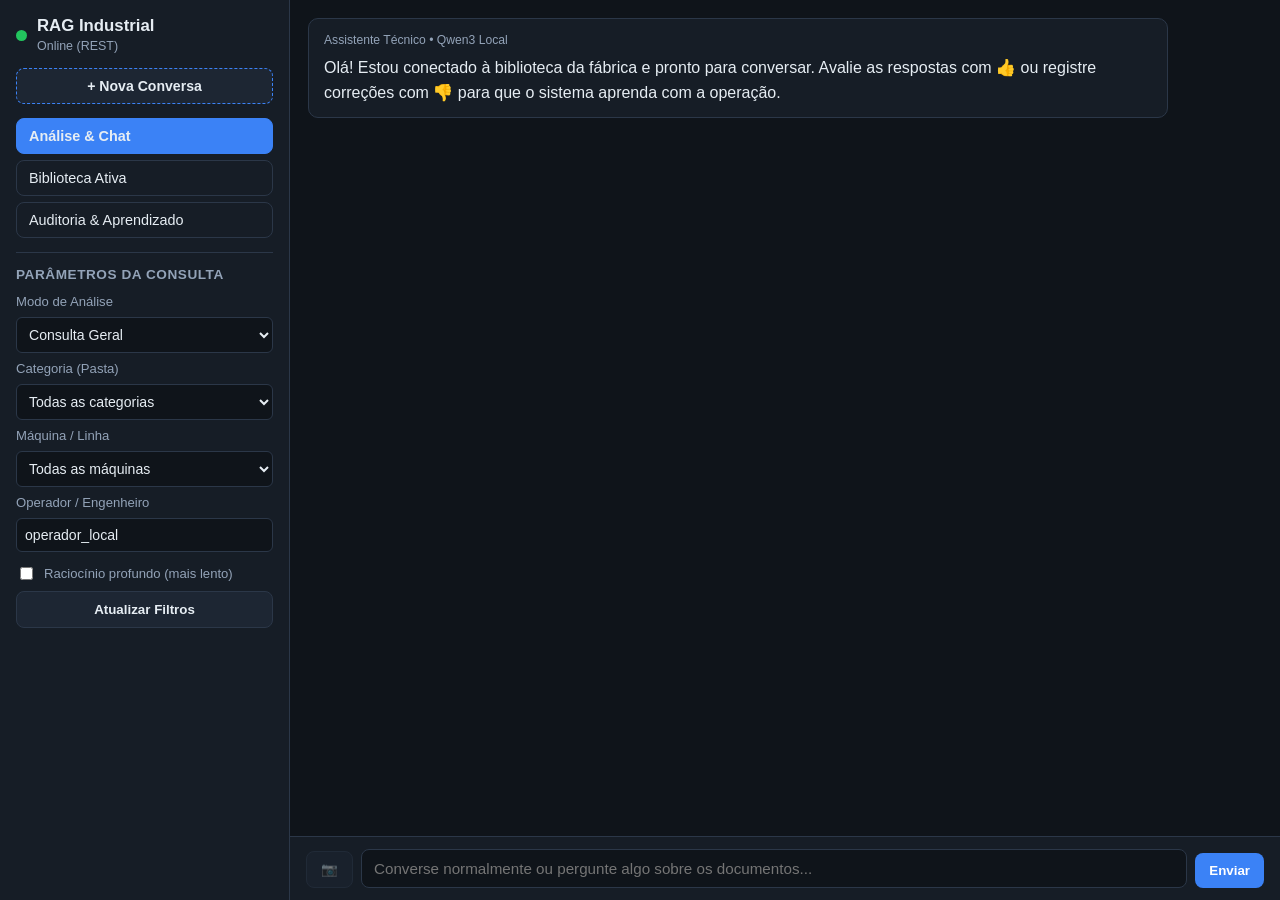
==== core-api-dotnet/wwwroot/index.html @ e766de0c "feat: RAG industrial offline com busca hibrida, API .NET, chat SignalR e aprendizado" ====
<!DOCTYPE html>
<html lang="pt-BR">
<head>
  <meta charset="UTF-8" />
  <meta name="viewport" content="width=device-width, initial-scale=1.0" />
  <title>RAG Industrial Offline</title>
  <link rel="stylesheet" href="styles.css" />
</head>
<body>
  <div class="app-shell">
    <aside class="sidebar" id="sidebar">
      <div class="brand">
        <div class="brand-dot" id="statusDot"></div>
        <div>
          <h1>RAG Industrial</h1>
          <span id="connectionStatus">Conectando...</span>
        </div>
      </div>

      <button class="btn-new-chat" id="btnNovaConversa" type="button">+ Nova Conversa</button>

      <nav class="nav-tabs">
        <button class="tab-btn active" data-tab="chat">An&aacute;lise &amp; Chat</button>
        <button class="tab-btn" data-tab="documentos">Biblioteca Ativa</button>
        <button class="tab-btn" data-tab="historico">Auditoria &amp; Aprendizado</button>
      </nav>

      <div class="filters-box">
        <h2>Par&acirc;metros da Consulta</h2>

        <label for="modoOperacao">Modo de An&aacute;lise</label>
        <select id="modoOperacao">
          <option value="consulta_geral">Consulta Geral</option>
          <option value="diagnostico_falha">Diagn&oacute;stico de Falha</option>
          <option value="comparar_padrao_ouro">Comparar Padr&atilde;o Ouro &times; Ruins</option>
        </select>

        <label for="filtroCategoria">Categoria (Pasta)</label>
        <select id="filtroCategoria">
          <option value="">Todas as categorias</option>
        </select>

        <label for="filtroMaquina">M&aacute;quina / Linha</label>
        <select id="filtroMaquina">
          <option value="">Todas as m&aacute;quinas</option>
        </select>

        <label for="usuarioInput">Operador / Engenheiro</label>
        <input type="text" id="usuarioInput" value="operador_local" placeholder="Seu nome ou matr&iacute;cula" />

        <label class="checkbox-row">
          <input type="checkbox" id="raciocinioProfundo" />
          <span>Racioc&iacute;nio profundo (mais lento)</span>
        </label>

        <button class="btn-secondary" id="btnRecarregarFiltros" type="button">Atualizar Filtros</button>
      </div>
    </aside>

    <main class="main-content">
      <header class="mobile-header">
        <button id="btnToggleMenu" class="btn-icon" type="button">&#9776; Menu</button>
        <strong>RAG Industrial</strong>
        <button id="btnNovaConversaMobile" class="btn-icon" type="button">+ Novo</button>
      </header>

      <section class="tab-panel active" id="tab-chat">
        <div class="chat-messages" id="chatMessages">
          <div class="msg assistant">
            <div class="msg-header">Assistente T&eacute;cnico &bull; Qwen3 Local</div>
            <div class="msg-body">
              Ol&aacute;! Estou conectado &agrave; biblioteca da f&aacute;brica e pronto para conversar. Avalie as respostas com <strong>&#128077;</strong> ou registre corre&ccedil;&otilde;es com <strong>&#128078;</strong> para que o sistema aprenda com a opera&ccedil;&atilde;o.
            </div>
          </div>
        </div>

        <form class="chat-composer" id="chatForm">
          <button
            type="button"
            class="btn-attach"
            title="Envio de fotos de defeitos/pain&eacute;is (etapa futura)"
            disabled
          >&#128247;</button>
          <textarea
            id="perguntaInput"
            rows="1"
            placeholder="Converse normalmente ou pergunte algo sobre os documentos..."
            required
          ></textarea>
          <button type="submit" id="btnEnviar" class="btn-primary">Enviar</button>
        </form>
      </section>

      <section class="tab-panel" id="tab-documentos">
        <div class="panel-header">
          <h2>Documentos Indexados (C:\Biblioteca)</h2>
          <button class="btn-secondary" id="btnAtualizarDocs" type="button">Recarregar</button>
        </div>
        <div class="table-wrap">
          <table>
            <thead>
              <tr>
                <th>Arquivo</th>
                <th>Categoria</th>
                <th>M&aacute;quina</th>
                <th>Vers&atilde;o</th>
                <th>P&aacute;gs.</th>
                <th>Status</th>
              </tr>
            </thead>
            <tbody id="tabelaDocsBody">
              <tr><td colspan="6">Carregando...</td></tr>
            </tbody>
          </table>
        </div>
      </section>

      <section class="tab-panel" id="tab-historico">
        <div class="panel-header">
          <h2>Auditoria &amp; Curadoria de Aprendizado</h2>
          <button class="btn-secondary" id="btnAtualizarHist" type="button">Recarregar</button>
        </div>
        <div class="audit-filters" id="auditFilters">
          <button class="filter-chip active" data-filter="todos" type="button">Todos</button>
          <button class="filter-chip" data-filter="aprovados" type="button">&#9733; Ativos no Aprendizado</button>
          <button class="filter-chip" data-filter="uteis" type="button">&#128077; &Uacute;teis</button>
          <button class="filter-chip" data-filter="ruins" type="button">&#128078; Corrigidos / Ruins</button>
        </div>
        <div class="history-list" id="listaHistorico">Carregando...</div>
      </section>
    </main>
  </div>

  <script src="lib/signalr.min.js"></script>
  <script src="app.js"></script>
</body>
</html>
---- core-api-dotnet/wwwroot/styles.css ----
:root {
  --bg: #0f141a;
  --panel: #161d26;
  --panel-alt: #1d2633;
  --border: #2b3748;
  --text: #e6edf3;
  --muted: #93a3b8;
  --accent: #3b82f6;
  --accent-hover: #2563eb;
  --ok: #22c55e;
  --warn: #f59e0b;
  --err: #ef4444;
}

* { box-sizing: border-box; }

body {
  margin: 0;
  font-family: -apple-system, BlinkMacSystemFont, "Segoe UI", Roboto, sans-serif;
  background: var(--bg);
  color: var(--text);
  height: 100dvh;
  overflow: hidden;
}

.app-shell { display: flex; height: 100dvh; }

.sidebar {
  width: 290px;
  background: var(--panel);
  border-right: 1px solid var(--border);
  padding: 16px;
  display: flex;
  flex-direction: column;
  gap: 14px;
  overflow-y: auto;
}

.brand { display: flex; align-items: center; gap: 10px; }
.brand h1 { margin: 0; font-size: 1.05rem; }
.brand span { font-size: 0.78rem; color: var(--muted); }

.brand-dot {
  width: 11px;
  height: 11px;
  border-radius: 50%;
  background: var(--warn);
  flex-shrink: 0;
}
.brand-dot.online { background: var(--ok); }
.brand-dot.offline { background: var(--err); }

.btn-new-chat {
  background: var(--panel-alt);
  color: var(--text);
  border: 1px dashed var(--accent);
  border-radius: 8px;
  padding: 9px 12px;
  cursor: pointer;
  font-weight: 600;
  font-size: 0.88rem;
}
.btn-new-chat:hover { background: rgba(59, 130, 246, 0.16); }

.nav-tabs { display: flex; flex-direction: column; gap: 6px; }

.tab-btn {
  background: transparent;
  color: var(--text);
  border: 1px solid var(--border);
  padding: 9px 12px;
  border-radius: 8px;
  text-align: left;
  cursor: pointer;
  font-size: 0.9rem;
}
.tab-btn.active {
  background: var(--accent);
  border-color: var(--accent);
  font-weight: 600;
}

.filters-box {
  display: flex;
  flex-direction: column;
  gap: 8px;
  border-top: 1px solid var(--border);
  padding-top: 14px;
}
.filters-box h2 {
  margin: 0 0 4px;
  font-size: 0.85rem;
  text-transform: uppercase;
  color: var(--muted);
  letter-spacing: 0.04em;
}
.filters-box label { font-size: 0.82rem; color: var(--muted); }
.filters-box select,
.filters-box input[type="text"] {
  background: var(--bg);
  color: var(--text);
  border: 1px solid var(--border);
  border-radius: 6px;
  padding: 8px;
  font-size: 0.88rem;
}

.checkbox-row {
  display: flex;
  align-items: center;
  gap: 8px;
  margin-top: 4px;
  cursor: pointer;
  font-size: 0.84rem;
  color: var(--muted);
}

.main-content { flex: 1; display: flex; flex-direction: column; min-width: 0; }

.mobile-header {
  display: none;
  align-items: center;
  justify-content: space-between;
  padding: 10px 14px;
  background: var(--panel);
  border-bottom: 1px solid var(--border);
}

.tab-panel { display: none; flex: 1; flex-direction: column; min-height: 0; }
.tab-panel.active { display: flex; }

.chat-messages {
  flex: 1;
  overflow-y: auto;
  padding: 18px;
  display: flex;
  flex-direction: column;
  gap: 14px;
}

.msg {
  max-width: 860px;
  padding: 12px 15px;
  border-radius: 10px;
  border: 1px solid var(--border);
  line-height: 1.55;
}
.msg.user {
  align-self: flex-end;
  background: #1c2f4a;
  border-color: #2b4d7c;
}
.msg.assistant {
  align-self: flex-start;
  background: var(--panel);
  width: 100%;
}

.msg-header {
  font-size: 0.76rem;
  color: var(--muted);
  margin-bottom: 6px;
  display: flex;
  justify-content: space-between;
  gap: 8px;
}

.msg-status {
  display: inline-flex;
  align-items: center;
  gap: 8px;
  font-size: 0.88rem;
  color: var(--warn);
  font-style: italic;
  padding: 4px 0;
}
.msg-status::before {
  content: "";
  width: 8px;
  height: 8px;
  border-radius: 50%;
  background: var(--warn);
  animation: pulseDot 1.2s ease-in-out infinite;
}

@keyframes pulseDot {
  0%, 100% { opacity: 0.3; transform: scale(0.85); }
  50% { opacity: 1; transform: scale(1.15); }
}

.msg-body p { margin: 0 0 8px; }
.msg-body p:last-child { margin-bottom: 0; }
.msg-body h3, .msg-body h4 { margin: 12px 0 6px; }
.msg-body hr { border: 0; border-top: 1px solid var(--border); margin: 10px 0; }
.msg-body ul, .msg-body ol { margin: 6px 0 8px 20px; padding: 0; }
.msg-body li { margin-bottom: 4px; }
.msg-body code {
  background: var(--bg);
  padding: 2px 5px;
  border-radius: 4px;
  font-size: 0.86em;
}
.msg-body table {
  width: 100%;
  border-collapse: collapse;
  margin: 10px 0;
  font-size: 0.86rem;
}
.msg-body th, .msg-body td {
  border: 1px solid var(--border);
  padding: 6px 8px;
  text-align: left;
}
.msg-body th { background: var(--panel-alt); }

.sources-box, .learned-box {
  margin-top: 10px;
  border-top: 1px dashed var(--border);
  padding-top: 8px;
}
.sources-box details, .learned-box details {
  background: var(--bg);
  border: 1px solid var(--border);
  border-radius: 6px;
  padding: 6px 10px;
  margin-top: 6px;
  font-size: 0.82rem;
}
.sources-box summary { cursor: pointer; color: #93c5fd; }
.learned-box details { border-color: rgba(34, 197, 94, 0.4); }
.learned-box summary { cursor: pointer; color: #86efac; }
.source-excerpt {
  white-space: pre-wrap;
  color: var(--muted);
  margin-top: 6px;
  max-height: 180px;
  overflow-y: auto;
  font-family: Consolas, monospace;
  font-size: 0.78rem;
}

.msg-meta {
  display: none;
  margin-top: 10px;
  padding-top: 8px;
  border-top: 1px solid rgba(43, 55, 72, 0.7);
  font-size: 0.78rem;
  color: var(--muted);
}

/* Barra de Feedback / Aprendizado no Chat */
.feedback-bar {
  display: none;
  margin-top: 8px;
  padding-top: 8px;
  border-top: 1px solid rgba(43, 55, 72, 0.5);
  flex-direction: column;
  gap: 8px;
}
.feedback-actions {
  display: flex;
  flex-wrap: wrap;
  align-items: center;
  gap: 8px;
}
.btn-fb {
  background: var(--panel-alt);
  color: var(--muted);
  border: 1px solid var(--border);
  border-radius: 6px;
  padding: 5px 10px;
  font-size: 0.78rem;
  cursor: pointer;
}
.btn-fb:hover { color: var(--text); border-color: var(--accent); }
.btn-fb.active-ok {
  background: rgba(34, 197, 94, 0.16);
  color: #86efac;
  border-color: rgba(34, 197, 94, 0.5);
}
.btn-fb.active-bad {
  background: rgba(245, 158, 11, 0.16);
  color: #fcd34d;
  border-color: rgba(245, 158, 11, 0.5);
}
.fb-status {
  font-size: 0.78rem;
  color: #86efac;
}
.correction-form {
  display: none;
  flex-direction: column;
  gap: 8px;
  background: var(--bg);
  border: 1px solid var(--border);
  border-radius: 8px;
  padding: 10px;
}
.correction-form textarea {
  width: 100%;
  min-height: 64px;
  background: var(--panel);
  color: var(--text);
  border: 1px solid var(--border);
  border-radius: 6px;
  padding: 8px;
  font-family: inherit;
  font-size: 0.85rem;
  resize: vertical;
}
.correction-footer {
  display: flex;
  flex-wrap: wrap;
  justify-content: space-between;
  align-items: center;
  gap: 8px;
}

.chat-composer {
  display: flex;
  gap: 8px;
  padding: 12px 16px;
  background: var(--panel);
  border-top: 1px solid var(--border);
  align-items: flex-end;
}
.chat-composer textarea {
  flex: 1;
  resize: none;
  max-height: 140px;
  background: var(--bg);
  color: var(--text);
  border: 1px solid var(--border);
  border-radius: 8px;
  padding: 10px 12px;
  font-family: inherit;
  font-size: 0.95rem;
}

.btn-primary, .btn-secondary, .btn-icon, .btn-attach {
  border: none;
  border-radius: 8px;
  padding: 10px 14px;
  cursor: pointer;
  font-weight: 600;
}
.btn-primary { background: var(--accent); color: #fff; }
.btn-primary:hover { background: var(--accent-hover); }
.btn-primary:disabled { opacity: 0.5; cursor: not-allowed; }
.btn-secondary, .btn-icon {
  background: var(--panel-alt);
  color: var(--text);
  border: 1px solid var(--border);
}
.btn-attach {
  background: var(--panel-alt);
  color: var(--muted);
  border: 1px solid var(--border);
  opacity: 0.5;
  cursor: not-allowed;
}

.panel-header {
  display: flex;
  justify-content: space-between;
  align-items: center;
  padding: 14px 18px;
  border-bottom: 1px solid var(--border);
}
.panel-header h2 { margin: 0; font-size: 1rem; }

.audit-filters {
  display: flex;
  flex-wrap: wrap;
  gap: 8px;
  padding: 10px 18px;
  border-bottom: 1px solid var(--border);
  background: var(--panel);
}
.filter-chip {
  background: var(--bg);
  color: var(--muted);
  border: 1px solid var(--border);
  border-radius: 999px;
  padding: 5px 12px;
  font-size: 0.8rem;
  cursor: pointer;
}
.filter-chip.active {
  background: var(--accent);
  color: #fff;
  border-color: var(--accent);
}

.table-wrap { flex: 1; overflow: auto; padding: 16px; }
.table-wrap table { width: 100%; border-collapse: collapse; font-size: 0.88rem; }
.table-wrap th, .table-wrap td {
  border-bottom: 1px solid var(--border);
  padding: 10px 8px;
  text-align: left;
}
.table-wrap th { color: var(--muted); }

.pill {
  padding: 2px 8px;
  border-radius: 999px;
  font-size: 0.74rem;
  font-weight: 600;
  display: inline-block;
}
.pill.ativo { background: rgba(34, 197, 94, 0.18); color: #86efac; }
.pill.obsoleto { background: rgba(239, 68, 68, 0.18); color: #fca5a5; }
.pill.warn { background: rgba(245, 158, 11, 0.18); color: #fcd34d; }
.pill.info { background: rgba(59, 130, 246, 0.18); color: #93c5fd; }

.history-list {
  flex: 1;
  overflow-y: auto;
  padding: 16px;
  display: flex;
  flex-direction: column;
  gap: 12px;
}
.history-card {
  background: var(--panel);
  border: 1px solid var(--border);
  border-radius: 8px;
  padding: 12px;
}
.history-card-top {
  display: flex;
  justify-content: space-between;
  align-items: flex-start;
  gap: 10px;
}
.history-card h3 { margin: 0 0 6px; font-size: 0.95rem; color: #93c5fd; }
.history-card .meta {
  font-size: 0.76rem;
  color: var(--muted);
  margin-bottom: 8px;
  display: flex;
  flex-wrap: wrap;
  align-items: center;
  gap: 6px;
}
.correction-note {
  margin-top: 10px;
  padding: 8px 10px;
  background: rgba(245, 158, 11, 0.1);
  border-left: 3px solid var(--warn);
  border-radius: 4px;
  font-size: 0.84rem;
}

@media (max-width: 820px) {
  .mobile-header { display: flex; }
  .sidebar {
    position: fixed;
    left: -300px;
    top: 0;
    bottom: 0;
    z-index: 50;
    transition: left 0.2s ease;
  }
  .sidebar.open { left: 0; box-shadow: 4px 0 24px rgba(0,0,0,0.6); }
}
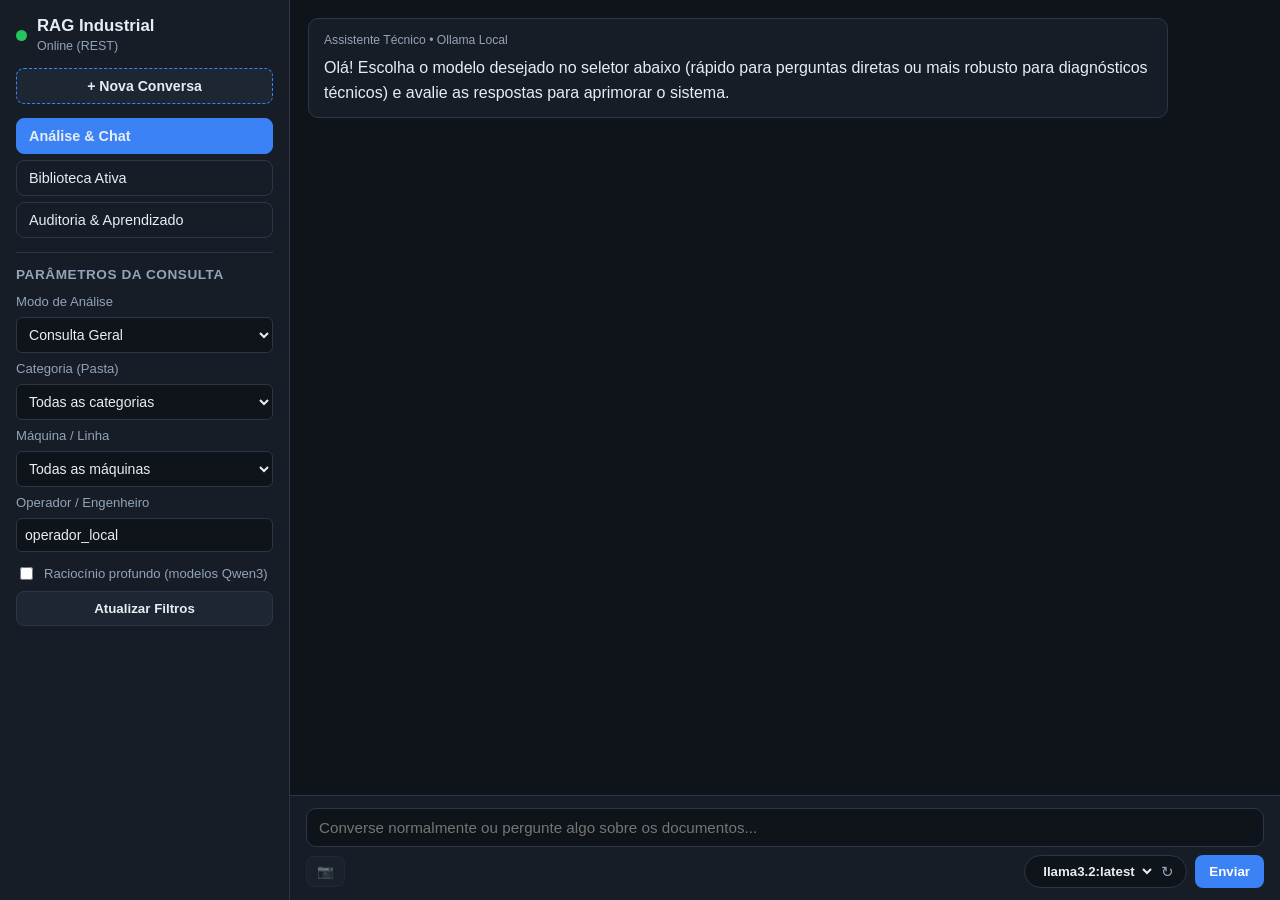
==== commit 8d78b8e6: "feat: seletor dinamico de modelos Ollama no chat" ====
--- a/core-api-dotnet/wwwroot/index.html
+++ b/core-api-dotnet/wwwroot/index.html
@@ -50,7 +50,7 @@
 
         <label class="checkbox-row">
           <input type="checkbox" id="raciocinioProfundo" />
-          <span>Racioc&iacute;nio profundo (mais lento)</span>
+          <span>Racioc&iacute;nio profundo (modelos Qwen3)</span>
         </label>
 
         <button class="btn-secondary" id="btnRecarregarFiltros" type="button">Atualizar Filtros</button>
@@ -67,27 +67,39 @@
       <section class="tab-panel active" id="tab-chat">
         <div class="chat-messages" id="chatMessages">
           <div class="msg assistant">
-            <div class="msg-header">Assistente T&eacute;cnico &bull; Qwen3 Local</div>
+            <div class="msg-header">Assistente T&eacute;cnico &bull; Ollama Local</div>
             <div class="msg-body">
-              Ol&aacute;! Estou conectado &agrave; biblioteca da f&aacute;brica e pronto para conversar. Avalie as respostas com <strong>&#128077;</strong> ou registre corre&ccedil;&otilde;es com <strong>&#128078;</strong> para que o sistema aprenda com a opera&ccedil;&atilde;o.
+              Ol&aacute;! Escolha o modelo desejado no seletor abaixo (r&aacute;pido para perguntas diretas ou mais robusto para diagn&oacute;sticos t&eacute;cnicos) e avalie as respostas para aprimorar o sistema.
             </div>
           </div>
         </div>
 
         <form class="chat-composer" id="chatForm">
-          <button
-            type="button"
-            class="btn-attach"
-            title="Envio de fotos de defeitos/pain&eacute;is (etapa futura)"
-            disabled
-          >&#128247;</button>
           <textarea
             id="perguntaInput"
             rows="1"
             placeholder="Converse normalmente ou pergunte algo sobre os documentos..."
             required
           ></textarea>
-          <button type="submit" id="btnEnviar" class="btn-primary">Enviar</button>
+          <div class="composer-toolbar">
+            <div class="composer-left">
+              <button
+                type="button"
+                class="btn-attach"
+                title="Envio de fotos de defeitos/pain&eacute;is (etapa futura)"
+                disabled
+              >&#128247;</button>
+            </div>
+            <div class="composer-right">
+              <div class="model-picker-wrap" title="Selecionar modelo instalado no Ollama">
+                <select id="modeloSelect" aria-label="Modelo de IA">
+                  <option value="">Carregando modelos...</option>
+                </select>
+                <button type="button" id="btnAtualizarModelos" class="btn-refresh-models" title="Reescanear modelos do Ollama">&#8635;</button>
+              </div>
+              <button type="submit" id="btnEnviar" class="btn-primary">Enviar</button>
+            </div>
+          </div>
         </form>
       </section>
 
--- a/core-api-dotnet/wwwroot/styles.css
+++ b/core-api-dotnet/wwwroot/styles.css
@@ -248,7 +248,6 @@
   color: var(--muted);
 }
 
-/* Barra de Feedback / Aprendizado no Chat */
 .feedback-bar {
   display: none;
   margin-top: 8px;
@@ -283,10 +282,8 @@
   color: #fcd34d;
   border-color: rgba(245, 158, 11, 0.5);
 }
-.fb-status {
-  font-size: 0.78rem;
-  color: #86efac;
-}
+.fb-status { font-size: 0.78rem; color: #86efac; }
+
 .correction-form {
   display: none;
   flex-direction: column;
@@ -316,31 +313,82 @@
   gap: 8px;
 }
 
+/* Compositor estilo caixa moderna com seletor de modelo */
 .chat-composer {
   display: flex;
+  flex-direction: column;
   gap: 8px;
   padding: 12px 16px;
   background: var(--panel);
   border-top: 1px solid var(--border);
-  align-items: flex-end;
 }
 .chat-composer textarea {
-  flex: 1;
+  width: 100%;
   resize: none;
   max-height: 140px;
   background: var(--bg);
   color: var(--text);
   border: 1px solid var(--border);
-  border-radius: 8px;
+  border-radius: 10px;
   padding: 10px 12px;
   font-family: inherit;
   font-size: 0.95rem;
 }
+.composer-toolbar {
+  display: flex;
+  justify-content: space-between;
+  align-items: center;
+  gap: 10px;
+}
+.composer-left, .composer-right {
+  display: flex;
+  align-items: center;
+  gap: 8px;
+}
+.model-picker-wrap {
+  display: inline-flex;
+  align-items: center;
+  background: var(--bg);
+  border: 1px solid var(--border);
+  border-radius: 999px;
+  padding: 2px 6px 2px 10px;
+}
+.model-picker-wrap:hover {
+  border-color: var(--accent);
+}
+#modeloSelect {
+  background: transparent;
+  color: var(--text);
+  border: none;
+  font-size: 0.83rem;
+  font-weight: 600;
+  padding: 5px 4px;
+  cursor: pointer;
+  outline: none;
+  max-width: 240px;
+}
+#modeloSelect option {
+  background: var(--panel);
+  color: var(--text);
+}
+.btn-refresh-models {
+  background: transparent;
+  border: none;
+  color: var(--muted);
+  cursor: pointer;
+  font-size: 0.95rem;
+  padding: 4px 6px;
+  border-radius: 50%;
+}
+.btn-refresh-models:hover {
+  color: var(--text);
+  background: var(--panel-alt);
+}
 
 .btn-primary, .btn-secondary, .btn-icon, .btn-attach {
   border: none;
   border-radius: 8px;
-  padding: 10px 14px;
+  padding: 9px 14px;
   cursor: pointer;
   font-weight: 600;
 }
@@ -358,6 +406,7 @@
   border: 1px solid var(--border);
   opacity: 0.5;
   cursor: not-allowed;
+  padding: 7px 10px;
 }
 
 .panel-header {
@@ -463,4 +512,5 @@
     transition: left 0.2s ease;
   }
   .sidebar.open { left: 0; box-shadow: 4px 0 24px rgba(0,0,0,0.6); }
+  #modeloSelect { max-width: 175px; }
 }
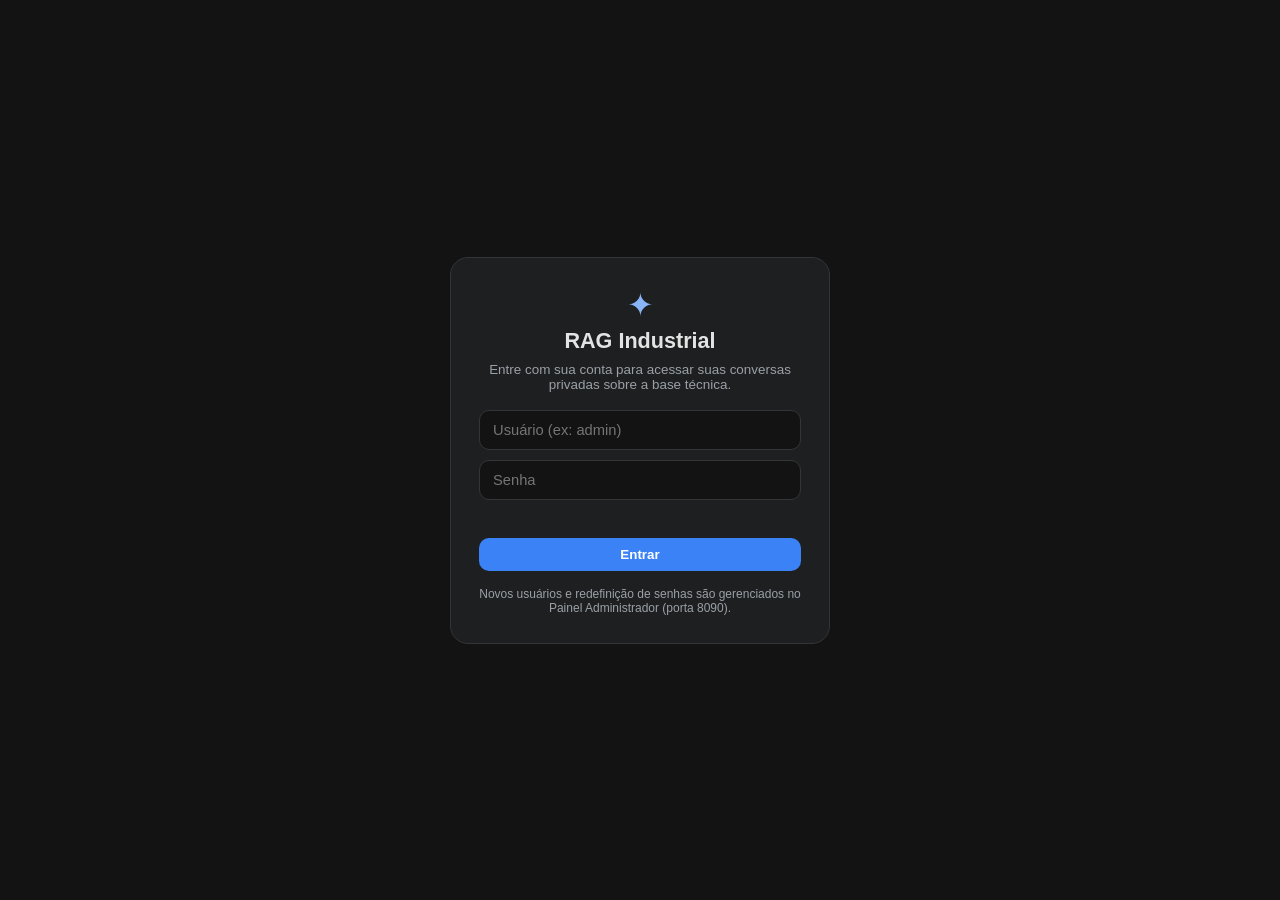
==== commit 28e43dc7: "feat: Agentic RAG (Tool Calling), login PBKDF2-SHA256, gestao de usuarios no manager e UI Gemini" ====
--- a/core-api-dotnet/wwwroot/index.html
+++ b/core-api-dotnet/wwwroot/index.html
@@ -3,146 +3,107 @@
 <head>
   <meta charset="UTF-8" />
   <meta name="viewport" content="width=device-width, initial-scale=1.0" />
-  <title>RAG Industrial Offline</title>
+  <title>RAG Industrial â€¢ Agente Local</title>
   <link rel="stylesheet" href="styles.css" />
 </head>
 <body>
-  <div class="app-shell">
+  <div class="auth-overlay" id="authOverlay">
+    <div class="auth-card">
+      <div class="auth-logo">&#10022;</div>
+      <h1>RAG Industrial</h1>
+      <p class="auth-sub">Entre com sua conta para acessar suas conversas privadas sobre a base t&eacute;cnica.</p>
+      <form id="authForm">
+        <input type="text" id="authUsername" placeholder="Usu&aacute;rio (ex: admin)" required autocomplete="username" />
+        <input type="password" id="authSenha" placeholder="Senha" required autocomplete="current-password" />
+        <div class="auth-error" id="authError"></div>
+        <button type="submit" class="btn-primary" id="btnAuthSubmit" style="width:100%">Entrar</button>
+      </form>
+      <p class="auth-hint">Novos usu&aacute;rios e redefini&ccedil;&atilde;o de senhas s&atilde;o gerenciados no Painel Administrador (porta 8090).</p>
+    </div>
+  </div>
+
+  <div class="app-shell" id="appShell" style="display:none">
     <aside class="sidebar" id="sidebar">
-      <div class="brand">
-        <div class="brand-dot" id="statusDot"></div>
-        <div>
+      <div class="sidebar-top">
+        <div class="brand">
+          <div class="brand-dot" id="statusDot"></div>
           <h1>RAG Industrial</h1>
-          <span id="connectionStatus">Conectando...</span>
         </div>
+        <button class="btn-new-chat" id="btnNovaConversa" type="button"><span>+</span> Nova conversa</button>
       </div>
 
-      <button class="btn-new-chat" id="btnNovaConversa" type="button">+ Nova Conversa</button>
+      <div class="sidebar-recents">
+        <div class="section-label">Recentes</div>
+        <div class="sessions-list" id="sessionsList"></div>
+      </div>
 
-      <nav class="nav-tabs">
-        <button class="tab-btn active" data-tab="chat">An&aacute;lise &amp; Chat</button>
-        <button class="tab-btn" data-tab="documentos">Biblioteca Ativa</button>
-        <button class="tab-btn" data-tab="historico">Auditoria &amp; Aprendizado</button>
-      </nav>
-
-      <div class="filters-box">
-        <h2>Par&acirc;metros da Consulta</h2>
-
-        <label for="modoOperacao">Modo de An&aacute;lise</label>
-        <select id="modoOperacao">
-          <option value="consulta_geral">Consulta Geral</option>
-          <option value="diagnostico_falha">Diagn&oacute;stico de Falha</option>
-          <option value="comparar_padrao_ouro">Comparar Padr&atilde;o Ouro &times; Ruins</option>
-        </select>
-
-        <label for="filtroCategoria">Categoria (Pasta)</label>
-        <select id="filtroCategoria">
-          <option value="">Todas as categorias</option>
-        </select>
-
-        <label for="filtroMaquina">M&aacute;quina / Linha</label>
-        <select id="filtroMaquina">
-          <option value="">Todas as m&aacute;quinas</option>
-        </select>
-
-        <label for="usuarioInput">Operador / Engenheiro</label>
-        <input type="text" id="usuarioInput" value="operador_local" placeholder="Seu nome ou matr&iacute;cula" />
-
-        <label class="checkbox-row">
-          <input type="checkbox" id="raciocinioProfundo" />
-          <span>Racioc&iacute;nio profundo (modelos Qwen3)</span>
-        </label>
-
-        <button class="btn-secondary" id="btnRecarregarFiltros" type="button">Atualizar Filtros</button>
+      <div class="sidebar-footer">
+        <button class="nav-item active" data-tab="chat" type="button">&#128172; Chat</button>
+        <button class="nav-item" data-tab="documentos" type="button">&#128194; Biblioteca</button>
+        <button class="nav-item" data-tab="historico" type="button">&#128202; Auditoria</button>
+        <div class="user-card">
+          <div class="user-avatar" id="userAvatar">A</div>
+          <div class="user-info">
+            <strong id="userNameDisplay">Usu&aacute;rio</strong>
+            <span id="connectionStatus">Online</span>
+          </div>
+          <button class="btn-logout" id="btnLogout" title="Sair" type="button">&#9099;</button>
+        </div>
       </div>
     </aside>
 
     <main class="main-content">
       <header class="mobile-header">
-        <button id="btnToggleMenu" class="btn-icon" type="button">&#9776; Menu</button>
+        <button id="btnToggleMenu" class="btn-icon" type="button">&#9776;</button>
         <strong>RAG Industrial</strong>
-        <button id="btnNovaConversaMobile" class="btn-icon" type="button">+ Novo</button>
+        <button id="btnNovaConversaMobile" class="btn-icon" type="button">+</button>
       </header>
 
+      <div class="filters-drawer" id="filtersDrawer" style="display:none">
+        <div class="filters-grid">
+          <label>Modo
+            <select id="modoOperacao">
+              <option value="consulta_geral">Consulta Geral</option>
+              <option value="diagnostico_falha">Diagn&oacute;stico de Falha</option>
+              <option value="comparar_padrao_ouro">Padr&atilde;o Ouro &times; Ruins</option>
+            </select>
+          </label>
+          <label>Categoria <select id="filtroCategoria"><option value="">Todas</option></select></label>
+          <label>M&aacute;quina <select id="filtroMaquina"><option value="">Todas</option></select></label>
+          <label class="checkbox-inline"><input type="checkbox" id="raciocinioProfundo" /><span>Racioc&iacute;nio profundo (Qwen3)</span></label>
+        </div>
+      </div>
+
       <section class="tab-panel active" id="tab-chat">
-        <div class="chat-messages" id="chatMessages">
-          <div class="msg assistant">
-            <div class="msg-header">Assistente T&eacute;cnico &bull; Ollama Local</div>
-            <div class="msg-body">
-              Ol&aacute;! Escolha o modelo desejado no seletor abaixo (r&aacute;pido para perguntas diretas ou mais robusto para diagn&oacute;sticos t&eacute;cnicos) e avalie as respostas para aprimorar o sistema.
+        <div class="chat-messages" id="chatMessages"></div>
+        <div class="composer-wrap">
+          <form class="chat-composer" id="chatForm">
+            <textarea id="perguntaInput" rows="1" placeholder="Pergunte ao agente sobre processos, m&aacute;quinas ou documentos..." required></textarea>
+            <div class="composer-toolbar">
+              <button type="button" class="btn-chip-tool" id="btnToggleFiltros">&#9881; Filtros</button>
+              <div class="composer-right">
+                <div class="model-picker-wrap">
+                  <select id="modeloSelect" aria-label="Modelo"></select>
+                  <button type="button" id="btnAtualizarModelos" class="btn-refresh-models" title="Atualizar modelos">&#8635;</button>
+                </div>
+                <button type="submit" id="btnEnviar" class="btn-send" title="Enviar">&#10148;</button>
+              </div>
             </div>
-          </div>
+          </form>
         </div>
-
-        <form class="chat-composer" id="chatForm">
-          <textarea
-            id="perguntaInput"
-            rows="1"
-            placeholder="Converse normalmente ou pergunte algo sobre os documentos..."
-            required
-          ></textarea>
-          <div class="composer-toolbar">
-            <div class="composer-left">
-              <button
-                type="button"
-                class="btn-attach"
-                title="Envio de fotos de defeitos/pain&eacute;is (etapa futura)"
-                disabled
-              >&#128247;</button>
-            </div>
-            <div class="composer-right">
-              <div class="model-picker-wrap" title="Selecionar modelo instalado no Ollama">
-                <select id="modeloSelect" aria-label="Modelo de IA">
-                  <option value="">Carregando modelos...</option>
-                </select>
-                <button type="button" id="btnAtualizarModelos" class="btn-refresh-models" title="Reescanear modelos do Ollama">&#8635;</button>
-              </div>
-              <button type="submit" id="btnEnviar" class="btn-primary">Enviar</button>
-            </div>
-          </div>
-        </form>
       </section>
 
       <section class="tab-panel" id="tab-documentos">
-        <div class="panel-header">
-          <h2>Documentos Indexados (C:\Biblioteca)</h2>
-          <button class="btn-secondary" id="btnAtualizarDocs" type="button">Recarregar</button>
-        </div>
-        <div class="table-wrap">
-          <table>
-            <thead>
-              <tr>
-                <th>Arquivo</th>
-                <th>Categoria</th>
-                <th>M&aacute;quina</th>
-                <th>Vers&atilde;o</th>
-                <th>P&aacute;gs.</th>
-                <th>Status</th>
-              </tr>
-            </thead>
-            <tbody id="tabelaDocsBody">
-              <tr><td colspan="6">Carregando...</td></tr>
-            </tbody>
-          </table>
-        </div>
+        <div class="panel-header"><h2>Biblioteca Compartilhada</h2><button class="btn-secondary" id="btnAtualizarDocs" type="button">Recarregar</button></div>
+        <div class="table-wrap"><table><thead><tr><th>Arquivo</th><th>Categoria</th><th>M&aacute;quina</th><th>Vers&atilde;o</th><th>P&aacute;gs.</th><th>Status</th></tr></thead><tbody id="tabelaDocsBody"></tbody></table></div>
       </section>
 
       <section class="tab-panel" id="tab-historico">
-        <div class="panel-header">
-          <h2>Auditoria &amp; Curadoria de Aprendizado</h2>
-          <button class="btn-secondary" id="btnAtualizarHist" type="button">Recarregar</button>
-        </div>
-        <div class="audit-filters" id="auditFilters">
-          <button class="filter-chip active" data-filter="todos" type="button">Todos</button>
-          <button class="filter-chip" data-filter="aprovados" type="button">&#9733; Ativos no Aprendizado</button>
-          <button class="filter-chip" data-filter="uteis" type="button">&#128077; &Uacute;teis</button>
-          <button class="filter-chip" data-filter="ruins" type="button">&#128078; Corrigidos / Ruins</button>
-        </div>
-        <div class="history-list" id="listaHistorico">Carregando...</div>
+        <div class="panel-header"><h2>Auditoria &amp; Aprendizado Compartilhado</h2><button class="btn-secondary" id="btnAtualizarHist" type="button">Recarregar</button></div>
+        <div class="history-list" id="listaHistorico"></div>
       </section>
     </main>
   </div>
-
   <script src="lib/signalr.min.js"></script>
   <script src="app.js"></script>
 </body>
--- a/core-api-dotnet/wwwroot/styles.css
+++ b/core-api-dotnet/wwwroot/styles.css
@@ -1,516 +1,105 @@
-:root {
-  --bg: #0f141a;
-  --panel: #161d26;
-  --panel-alt: #1d2633;
-  --border: #2b3748;
-  --text: #e6edf3;
-  --muted: #93a3b8;
-  --accent: #3b82f6;
-  --accent-hover: #2563eb;
-  --ok: #22c55e;
-  --warn: #f59e0b;
-  --err: #ef4444;
-}
+:root { --bg:#131314; --sidebar:#1e1f20; --surface:#1e1f20; --hover:#282a2c; --border:#333537; --text:#e3e3e3; --muted:#9aa0a6; --accent:#8ab4f8; --accent-solid:#3b82f6; --ok:#22c55e; --warn:#f59e0b; --err:#ef4444; }
+* { box-sizing:border-box; }
+body { margin:0; font-family:-apple-system,BlinkMacSystemFont,"Segoe UI",Roboto,sans-serif; background:var(--bg); color:var(--text); height:100dvh; overflow:hidden; }
 
-* { box-sizing: border-box; }
+.auth-overlay { position:fixed; inset:0; background:var(--bg); display:flex; align-items:center; justify-content:center; z-index:100; padding:16px; }
+.auth-card { width:100%; max-width:380px; background:var(--sidebar); border:1px solid var(--border); border-radius:18px; padding:28px; text-align:center; }
+.auth-logo { font-size:2rem; color:var(--accent); }
+.auth-card h1 { margin:4px 0 0; font-size:1.35rem; }
+.auth-sub { font-size:0.84rem; color:var(--muted); margin:8px 0 18px; }
+#authForm { display:flex; flex-direction:column; gap:10px; }
+#authForm input { background:var(--bg); color:var(--text); border:1px solid var(--border); border-radius:10px; padding:11px 13px; font-size:0.92rem; }
+.auth-error { color:#fca5a5; font-size:0.82rem; min-height:18px; }
+.auth-hint { font-size:0.75rem; color:var(--muted); margin:16px 0 0; }
 
-body {
-  margin: 0;
-  font-family: -apple-system, BlinkMacSystemFont, "Segoe UI", Roboto, sans-serif;
-  background: var(--bg);
-  color: var(--text);
-  height: 100dvh;
-  overflow: hidden;
-}
+.app-shell { display:flex; height:100dvh; }
+.sidebar { width:264px; background:var(--sidebar); padding:14px 10px; display:flex; flex-direction:column; gap:10px; flex-shrink:0; }
+.brand { display:flex; align-items:center; gap:9px; padding:4px 8px; }
+.brand h1 { margin:0; font-size:1rem; font-weight:600; }
+.brand-dot { width:9px; height:9px; border-radius:50%; background:var(--warn); }
+.brand-dot.online { background:var(--ok); }
 
-.app-shell { display: flex; height: 100dvh; }
+.btn-new-chat { width:100%; display:flex; align-items:center; gap:10px; background:var(--hover); color:var(--text); border:none; border-radius:999px; padding:10px 16px; cursor:pointer; font-weight:500; font-size:0.9rem; margin-top:6px; }
+.btn-new-chat:hover { background:#333639; }
 
-.sidebar {
-  width: 290px;
-  background: var(--panel);
-  border-right: 1px solid var(--border);
-  padding: 16px;
-  display: flex;
-  flex-direction: column;
-  gap: 14px;
-  overflow-y: auto;
-}
+.sidebar-recents { flex:1; overflow-y:auto; display:flex; flex-direction:column; gap:4px; padding-right:2px; }
+.section-label { font-size:0.74rem; color:var(--muted); padding:6px 10px 2px; font-weight:600; }
+.session-item { display:flex; align-items:center; justify-content:space-between; gap:6px; padding:8px 10px; border-radius:999px; cursor:pointer; font-size:0.84rem; color:var(--text); }
+.session-item:hover, .session-item.active { background:var(--hover); }
+.session-title { overflow:hidden; text-overflow:ellipsis; white-space:nowrap; flex:1; }
+.btn-del-sess { background:transparent; border:none; color:var(--muted); cursor:pointer; opacity:0; font-size:0.8rem; padding:2px 6px; border-radius:50%; }
+.session-item:hover .btn-del-sess { opacity:1; }
+.btn-del-sess:hover { color:#fca5a5; background:rgba(239,68,68,0.15); }
 
-.brand { display: flex; align-items: center; gap: 10px; }
-.brand h1 { margin: 0; font-size: 1.05rem; }
-.brand span { font-size: 0.78rem; color: var(--muted); }
+.sidebar-footer { border-top:1px solid var(--border); padding-top:8px; display:flex; flex-direction:column; gap:3px; }
+.nav-item { background:transparent; border:none; color:var(--muted); text-align:left; padding:8px 12px; border-radius:999px; cursor:pointer; font-size:0.86rem; }
+.nav-item:hover, .nav-item.active { background:var(--hover); color:var(--text); }
 
-.brand-dot {
-  width: 11px;
-  height: 11px;
-  border-radius: 50%;
-  background: var(--warn);
-  flex-shrink: 0;
-}
-.brand-dot.online { background: var(--ok); }
-.brand-dot.offline { background: var(--err); }
+.user-card { display:flex; align-items:center; gap:9px; padding:8px 8px 2px; margin-top:4px; }
+.user-avatar { width:32px; height:32px; border-radius:50%; background:var(--accent-solid); color:#fff; display:flex; align-items:center; justify-content:center; font-weight:700; font-size:0.85rem; flex-shrink:0; }
+.user-info { flex:1; min-width:0; display:flex; flex-direction:column; }
+.user-info strong { font-size:0.83rem; overflow:hidden; text-overflow:ellipsis; white-space:nowrap; }
+.user-info span { font-size:0.72rem; color:var(--muted); }
+.btn-logout { background:transparent; border:none; color:var(--muted); cursor:pointer; font-size:1rem; padding:6px; border-radius:50%; }
+.btn-logout:hover { color:#fca5a5; background:var(--hover); }
 
-.btn-new-chat {
-  background: var(--panel-alt);
-  color: var(--text);
-  border: 1px dashed var(--accent);
-  border-radius: 8px;
-  padding: 9px 12px;
-  cursor: pointer;
-  font-weight: 600;
-  font-size: 0.88rem;
-}
-.btn-new-chat:hover { background: rgba(59, 130, 246, 0.16); }
+.main-content { flex:1; display:flex; flex-direction:column; min-width:0; }
+.mobile-header { display:none; align-items:center; justify-content:space-between; padding:10px 14px; background:var(--sidebar); border-bottom:1px solid var(--border); }
+.filters-drawer { background:var(--sidebar); border-bottom:1px solid var(--border); padding:10px 18px; }
+.filters-grid { max-width:820px; margin:0 auto; display:flex; flex-wrap:wrap; gap:12px; align-items:center; }
+.filters-grid label { display:flex; flex-direction:column; gap:3px; font-size:0.75rem; color:var(--muted); }
+.filters-grid select { background:var(--bg); color:var(--text); border:1px solid var(--border); border-radius:8px; padding:6px 10px; font-size:0.84rem; }
+.checkbox-inline { flex-direction:row !important; align-items:center; gap:6px !important; margin-top:14px; cursor:pointer; }
 
-.nav-tabs { display: flex; flex-direction: column; gap: 6px; }
+.tab-panel { display:none; flex:1; flex-direction:column; min-height:0; }
+.tab-panel.active { display:flex; }
 
-.tab-btn {
-  background: transparent;
-  color: var(--text);
-  border: 1px solid var(--border);
-  padding: 9px 12px;
-  border-radius: 8px;
-  text-align: left;
-  cursor: pointer;
-  font-size: 0.9rem;
-}
-.tab-btn.active {
-  background: var(--accent);
-  border-color: var(--accent);
-  font-weight: 600;
-}
+.chat-messages { flex:1; overflow-y:auto; padding:24px 18px; display:flex; flex-direction:column; gap:18px; align-items:center; }
+.msg { width:100%; max-width:820px; line-height:1.6; }
+.msg.user { background:var(--hover); padding:12px 18px; border-radius:18px; align-self:center; max-width:740px; border:1px solid var(--border); }
+.msg.assistant { background:transparent; padding:4px 6px; }
+.msg-status { display:inline-flex; align-items:center; gap:8px; color:var(--accent); font-size:0.86rem; font-style:italic; }
+.msg-body p { margin:0 0 10px; }
+.msg-body table { width:100%; border-collapse:collapse; margin:10px 0; font-size:0.86rem; }
+.msg-body th, .msg-body td { border:1px solid var(--border); padding:6px 8px; text-align:left; }
+.msg-body code { background:var(--sidebar); padding:2px 5px; border-radius:4px; font-size:0.86em; }
+.msg-meta { font-size:0.75rem; color:var(--muted); margin-top:8px; }
+.tools-badge { display:inline-block; background:rgba(138,180,248,0.12); color:var(--accent); border-radius:999px; padding:2px 9px; font-size:0.73rem; margin-bottom:6px; }
+.sources-box details { background:var(--sidebar); border:1px solid var(--border); border-radius:8px; padding:6px 10px; margin-top:6px; font-size:0.8rem; }
+.sources-box summary { cursor:pointer; color:var(--accent); }
+.source-excerpt { white-space:pre-wrap; color:var(--muted); margin-top:6px; max-height:160px; overflow-y:auto; font-family:Consolas,monospace; font-size:0.76rem; }
 
-.filters-box {
-  display: flex;
-  flex-direction: column;
-  gap: 8px;
-  border-top: 1px solid var(--border);
-  padding-top: 14px;
-}
-.filters-box h2 {
-  margin: 0 0 4px;
-  font-size: 0.85rem;
-  text-transform: uppercase;
-  color: var(--muted);
-  letter-spacing: 0.04em;
-}
-.filters-box label { font-size: 0.82rem; color: var(--muted); }
-.filters-box select,
-.filters-box input[type="text"] {
-  background: var(--bg);
-  color: var(--text);
-  border: 1px solid var(--border);
-  border-radius: 6px;
-  padding: 8px;
-  font-size: 0.88rem;
-}
+.feedback-bar { display:none; margin-top:8px; flex-direction:column; gap:6px; }
+.feedback-actions { display:flex; gap:8px; align-items:center; }
+.btn-fb { background:transparent; color:var(--muted); border:1px solid var(--border); border-radius:999px; padding:4px 10px; font-size:0.76rem; cursor:pointer; }
+.btn-fb:hover { color:var(--text); border-color:var(--accent); }
+.correction-form { display:none; flex-direction:column; gap:6px; background:var(--sidebar); border:1px solid var(--border); border-radius:10px; padding:10px; }
+.correction-form textarea { background:var(--bg); color:var(--text); border:1px solid var(--border); border-radius:8px; padding:8px; font-family:inherit; }
 
-.checkbox-row {
-  display: flex;
-  align-items: center;
-  gap: 8px;
-  margin-top: 4px;
-  cursor: pointer;
-  font-size: 0.84rem;
-  color: var(--muted);
-}
+.composer-wrap { padding:10px 18px 18px; display:flex; justify-content:center; }
+.chat-composer { width:100%; max-width:820px; background:var(--sidebar); border:1px solid var(--border); border-radius:22px; padding:10px 14px; display:flex; flex-direction:column; gap:8px; }
+.chat-composer textarea { width:100%; background:transparent; color:var(--text); border:none; outline:none; resize:none; font-family:inherit; font-size:0.95rem; max-height:140px; }
+.composer-toolbar { display:flex; justify-content:space-between; align-items:center; }
+.composer-right { display:flex; align-items:center; gap:8px; }
+.btn-chip-tool { background:transparent; color:var(--muted); border:1px solid var(--border); border-radius:999px; padding:5px 11px; font-size:0.8rem; cursor:pointer; }
+.btn-chip-tool:hover { color:var(--text); background:var(--hover); }
+.model-picker-wrap { display:inline-flex; align-items:center; background:var(--bg); border:1px solid var(--border); border-radius:999px; padding:2px 6px 2px 10px; }
+#modeloSelect { background:transparent; color:var(--text); border:none; font-size:0.8rem; font-weight:600; outline:none; cursor:pointer; }
+#modeloSelect option { background:var(--sidebar); }
+.btn-refresh-models { background:transparent; border:none; color:var(--muted); cursor:pointer; }
+.btn-send { width:36px; height:36px; border-radius:50%; background:var(--accent-solid); color:#fff; border:none; cursor:pointer; font-size:0.95rem; }
+.btn-primary, .btn-secondary, .btn-icon { border:none; border-radius:10px; padding:9px 14px; cursor:pointer; font-weight:600; }
+.btn-primary { background:var(--accent-solid); color:#fff; }
+.btn-secondary, .btn-icon { background:var(--hover); color:var(--text); border:1px solid var(--border); }
 
-.main-content { flex: 1; display: flex; flex-direction: column; min-width: 0; }
+.panel-header { display:flex; justify-content:space-between; align-items:center; padding:14px 20px; border-bottom:1px solid var(--border); }
+.table-wrap, .history-list { flex:1; overflow:auto; padding:18px; }
+.table-wrap table { width:100%; border-collapse:collapse; font-size:0.86rem; }
+.table-wrap th, .table-wrap td { border-bottom:1px solid var(--border); padding:9px 8px; text-align:left; }
+.history-card { background:var(--sidebar); border:1px solid var(--border); border-radius:10px; padding:12px; margin-bottom:10px; }
 
-.mobile-header {
-  display: none;
-  align-items: center;
-  justify-content: space-between;
-  padding: 10px 14px;
-  background: var(--panel);
-  border-bottom: 1px solid var(--border);
-}
-
-.tab-panel { display: none; flex: 1; flex-direction: column; min-height: 0; }
-.tab-panel.active { display: flex; }
-
-.chat-messages {
-  flex: 1;
-  overflow-y: auto;
-  padding: 18px;
-  display: flex;
-  flex-direction: column;
-  gap: 14px;
-}
-
-.msg {
-  max-width: 860px;
-  padding: 12px 15px;
-  border-radius: 10px;
-  border: 1px solid var(--border);
-  line-height: 1.55;
-}
-.msg.user {
-  align-self: flex-end;
-  background: #1c2f4a;
-  border-color: #2b4d7c;
-}
-.msg.assistant {
-  align-self: flex-start;
-  background: var(--panel);
-  width: 100%;
-}
-
-.msg-header {
-  font-size: 0.76rem;
-  color: var(--muted);
-  margin-bottom: 6px;
-  display: flex;
-  justify-content: space-between;
-  gap: 8px;
-}
-
-.msg-status {
-  display: inline-flex;
-  align-items: center;
-  gap: 8px;
-  font-size: 0.88rem;
-  color: var(--warn);
-  font-style: italic;
-  padding: 4px 0;
-}
-.msg-status::before {
-  content: "";
-  width: 8px;
-  height: 8px;
-  border-radius: 50%;
-  background: var(--warn);
-  animation: pulseDot 1.2s ease-in-out infinite;
-}
-
-@keyframes pulseDot {
-  0%, 100% { opacity: 0.3; transform: scale(0.85); }
-  50% { opacity: 1; transform: scale(1.15); }
-}
-
-.msg-body p { margin: 0 0 8px; }
-.msg-body p:last-child { margin-bottom: 0; }
-.msg-body h3, .msg-body h4 { margin: 12px 0 6px; }
-.msg-body hr { border: 0; border-top: 1px solid var(--border); margin: 10px 0; }
-.msg-body ul, .msg-body ol { margin: 6px 0 8px 20px; padding: 0; }
-.msg-body li { margin-bottom: 4px; }
-.msg-body code {
-  background: var(--bg);
-  padding: 2px 5px;
-  border-radius: 4px;
-  font-size: 0.86em;
-}
-.msg-body table {
-  width: 100%;
-  border-collapse: collapse;
-  margin: 10px 0;
-  font-size: 0.86rem;
-}
-.msg-body th, .msg-body td {
-  border: 1px solid var(--border);
-  padding: 6px 8px;
-  text-align: left;
-}
-.msg-body th { background: var(--panel-alt); }
-
-.sources-box, .learned-box {
-  margin-top: 10px;
-  border-top: 1px dashed var(--border);
-  padding-top: 8px;
-}
-.sources-box details, .learned-box details {
-  background: var(--bg);
-  border: 1px solid var(--border);
-  border-radius: 6px;
-  padding: 6px 10px;
-  margin-top: 6px;
-  font-size: 0.82rem;
-}
-.sources-box summary { cursor: pointer; color: #93c5fd; }
-.learned-box details { border-color: rgba(34, 197, 94, 0.4); }
-.learned-box summary { cursor: pointer; color: #86efac; }
-.source-excerpt {
-  white-space: pre-wrap;
-  color: var(--muted);
-  margin-top: 6px;
-  max-height: 180px;
-  overflow-y: auto;
-  font-family: Consolas, monospace;
-  font-size: 0.78rem;
-}
-
-.msg-meta {
-  display: none;
-  margin-top: 10px;
-  padding-top: 8px;
-  border-top: 1px solid rgba(43, 55, 72, 0.7);
-  font-size: 0.78rem;
-  color: var(--muted);
-}
-
-.feedback-bar {
-  display: none;
-  margin-top: 8px;
-  padding-top: 8px;
-  border-top: 1px solid rgba(43, 55, 72, 0.5);
-  flex-direction: column;
-  gap: 8px;
-}
-.feedback-actions {
-  display: flex;
-  flex-wrap: wrap;
-  align-items: center;
-  gap: 8px;
-}
-.btn-fb {
-  background: var(--panel-alt);
-  color: var(--muted);
-  border: 1px solid var(--border);
-  border-radius: 6px;
-  padding: 5px 10px;
-  font-size: 0.78rem;
-  cursor: pointer;
-}
-.btn-fb:hover { color: var(--text); border-color: var(--accent); }
-.btn-fb.active-ok {
-  background: rgba(34, 197, 94, 0.16);
-  color: #86efac;
-  border-color: rgba(34, 197, 94, 0.5);
-}
-.btn-fb.active-bad {
-  background: rgba(245, 158, 11, 0.16);
-  color: #fcd34d;
-  border-color: rgba(245, 158, 11, 0.5);
-}
-.fb-status { font-size: 0.78rem; color: #86efac; }
-
-.correction-form {
-  display: none;
-  flex-direction: column;
-  gap: 8px;
-  background: var(--bg);
-  border: 1px solid var(--border);
-  border-radius: 8px;
-  padding: 10px;
-}
-.correction-form textarea {
-  width: 100%;
-  min-height: 64px;
-  background: var(--panel);
-  color: var(--text);
-  border: 1px solid var(--border);
-  border-radius: 6px;
-  padding: 8px;
-  font-family: inherit;
-  font-size: 0.85rem;
-  resize: vertical;
-}
-.correction-footer {
-  display: flex;
-  flex-wrap: wrap;
-  justify-content: space-between;
-  align-items: center;
-  gap: 8px;
-}
-
-/* Compositor estilo caixa moderna com seletor de modelo */
-.chat-composer {
-  display: flex;
-  flex-direction: column;
-  gap: 8px;
-  padding: 12px 16px;
-  background: var(--panel);
-  border-top: 1px solid var(--border);
-}
-.chat-composer textarea {
-  width: 100%;
-  resize: none;
-  max-height: 140px;
-  background: var(--bg);
-  color: var(--text);
-  border: 1px solid var(--border);
-  border-radius: 10px;
-  padding: 10px 12px;
-  font-family: inherit;
-  font-size: 0.95rem;
-}
-.composer-toolbar {
-  display: flex;
-  justify-content: space-between;
-  align-items: center;
-  gap: 10px;
-}
-.composer-left, .composer-right {
-  display: flex;
-  align-items: center;
-  gap: 8px;
-}
-.model-picker-wrap {
-  display: inline-flex;
-  align-items: center;
-  background: var(--bg);
-  border: 1px solid var(--border);
-  border-radius: 999px;
-  padding: 2px 6px 2px 10px;
-}
-.model-picker-wrap:hover {
-  border-color: var(--accent);
-}
-#modeloSelect {
-  background: transparent;
-  color: var(--text);
-  border: none;
-  font-size: 0.83rem;
-  font-weight: 600;
-  padding: 5px 4px;
-  cursor: pointer;
-  outline: none;
-  max-width: 240px;
-}
-#modeloSelect option {
-  background: var(--panel);
-  color: var(--text);
-}
-.btn-refresh-models {
-  background: transparent;
-  border: none;
-  color: var(--muted);
-  cursor: pointer;
-  font-size: 0.95rem;
-  padding: 4px 6px;
-  border-radius: 50%;
-}
-.btn-refresh-models:hover {
-  color: var(--text);
-  background: var(--panel-alt);
-}
-
-.btn-primary, .btn-secondary, .btn-icon, .btn-attach {
-  border: none;
-  border-radius: 8px;
-  padding: 9px 14px;
-  cursor: pointer;
-  font-weight: 600;
-}
-.btn-primary { background: var(--accent); color: #fff; }
-.btn-primary:hover { background: var(--accent-hover); }
-.btn-primary:disabled { opacity: 0.5; cursor: not-allowed; }
-.btn-secondary, .btn-icon {
-  background: var(--panel-alt);
-  color: var(--text);
-  border: 1px solid var(--border);
-}
-.btn-attach {
-  background: var(--panel-alt);
-  color: var(--muted);
-  border: 1px solid var(--border);
-  opacity: 0.5;
-  cursor: not-allowed;
-  padding: 7px 10px;
-}
-
-.panel-header {
-  display: flex;
-  justify-content: space-between;
-  align-items: center;
-  padding: 14px 18px;
-  border-bottom: 1px solid var(--border);
-}
-.panel-header h2 { margin: 0; font-size: 1rem; }
-
-.audit-filters {
-  display: flex;
-  flex-wrap: wrap;
-  gap: 8px;
-  padding: 10px 18px;
-  border-bottom: 1px solid var(--border);
-  background: var(--panel);
-}
-.filter-chip {
-  background: var(--bg);
-  color: var(--muted);
-  border: 1px solid var(--border);
-  border-radius: 999px;
-  padding: 5px 12px;
-  font-size: 0.8rem;
-  cursor: pointer;
-}
-.filter-chip.active {
-  background: var(--accent);
-  color: #fff;
-  border-color: var(--accent);
-}
-
-.table-wrap { flex: 1; overflow: auto; padding: 16px; }
-.table-wrap table { width: 100%; border-collapse: collapse; font-size: 0.88rem; }
-.table-wrap th, .table-wrap td {
-  border-bottom: 1px solid var(--border);
-  padding: 10px 8px;
-  text-align: left;
-}
-.table-wrap th { color: var(--muted); }
-
-.pill {
-  padding: 2px 8px;
-  border-radius: 999px;
-  font-size: 0.74rem;
-  font-weight: 600;
-  display: inline-block;
-}
-.pill.ativo { background: rgba(34, 197, 94, 0.18); color: #86efac; }
-.pill.obsoleto { background: rgba(239, 68, 68, 0.18); color: #fca5a5; }
-.pill.warn { background: rgba(245, 158, 11, 0.18); color: #fcd34d; }
-.pill.info { background: rgba(59, 130, 246, 0.18); color: #93c5fd; }
-
-.history-list {
-  flex: 1;
-  overflow-y: auto;
-  padding: 16px;
-  display: flex;
-  flex-direction: column;
-  gap: 12px;
-}
-.history-card {
-  background: var(--panel);
-  border: 1px solid var(--border);
-  border-radius: 8px;
-  padding: 12px;
-}
-.history-card-top {
-  display: flex;
-  justify-content: space-between;
-  align-items: flex-start;
-  gap: 10px;
-}
-.history-card h3 { margin: 0 0 6px; font-size: 0.95rem; color: #93c5fd; }
-.history-card .meta {
-  font-size: 0.76rem;
-  color: var(--muted);
-  margin-bottom: 8px;
-  display: flex;
-  flex-wrap: wrap;
-  align-items: center;
-  gap: 6px;
-}
-.correction-note {
-  margin-top: 10px;
-  padding: 8px 10px;
-  background: rgba(245, 158, 11, 0.1);
-  border-left: 3px solid var(--warn);
-  border-radius: 4px;
-  font-size: 0.84rem;
-}
-
-@media (max-width: 820px) {
-  .mobile-header { display: flex; }
-  .sidebar {
-    position: fixed;
-    left: -300px;
-    top: 0;
-    bottom: 0;
-    z-index: 50;
-    transition: left 0.2s ease;
-  }
-  .sidebar.open { left: 0; box-shadow: 4px 0 24px rgba(0,0,0,0.6); }
-  #modeloSelect { max-width: 175px; }
+@media (max-width:820px) {
+  .mobile-header { display:flex; }
+  .sidebar { position:fixed; left:-270px; top:0; bottom:0; z-index:50; transition:left 0.2s; }
+  .sidebar.open { left:0; }
 }
